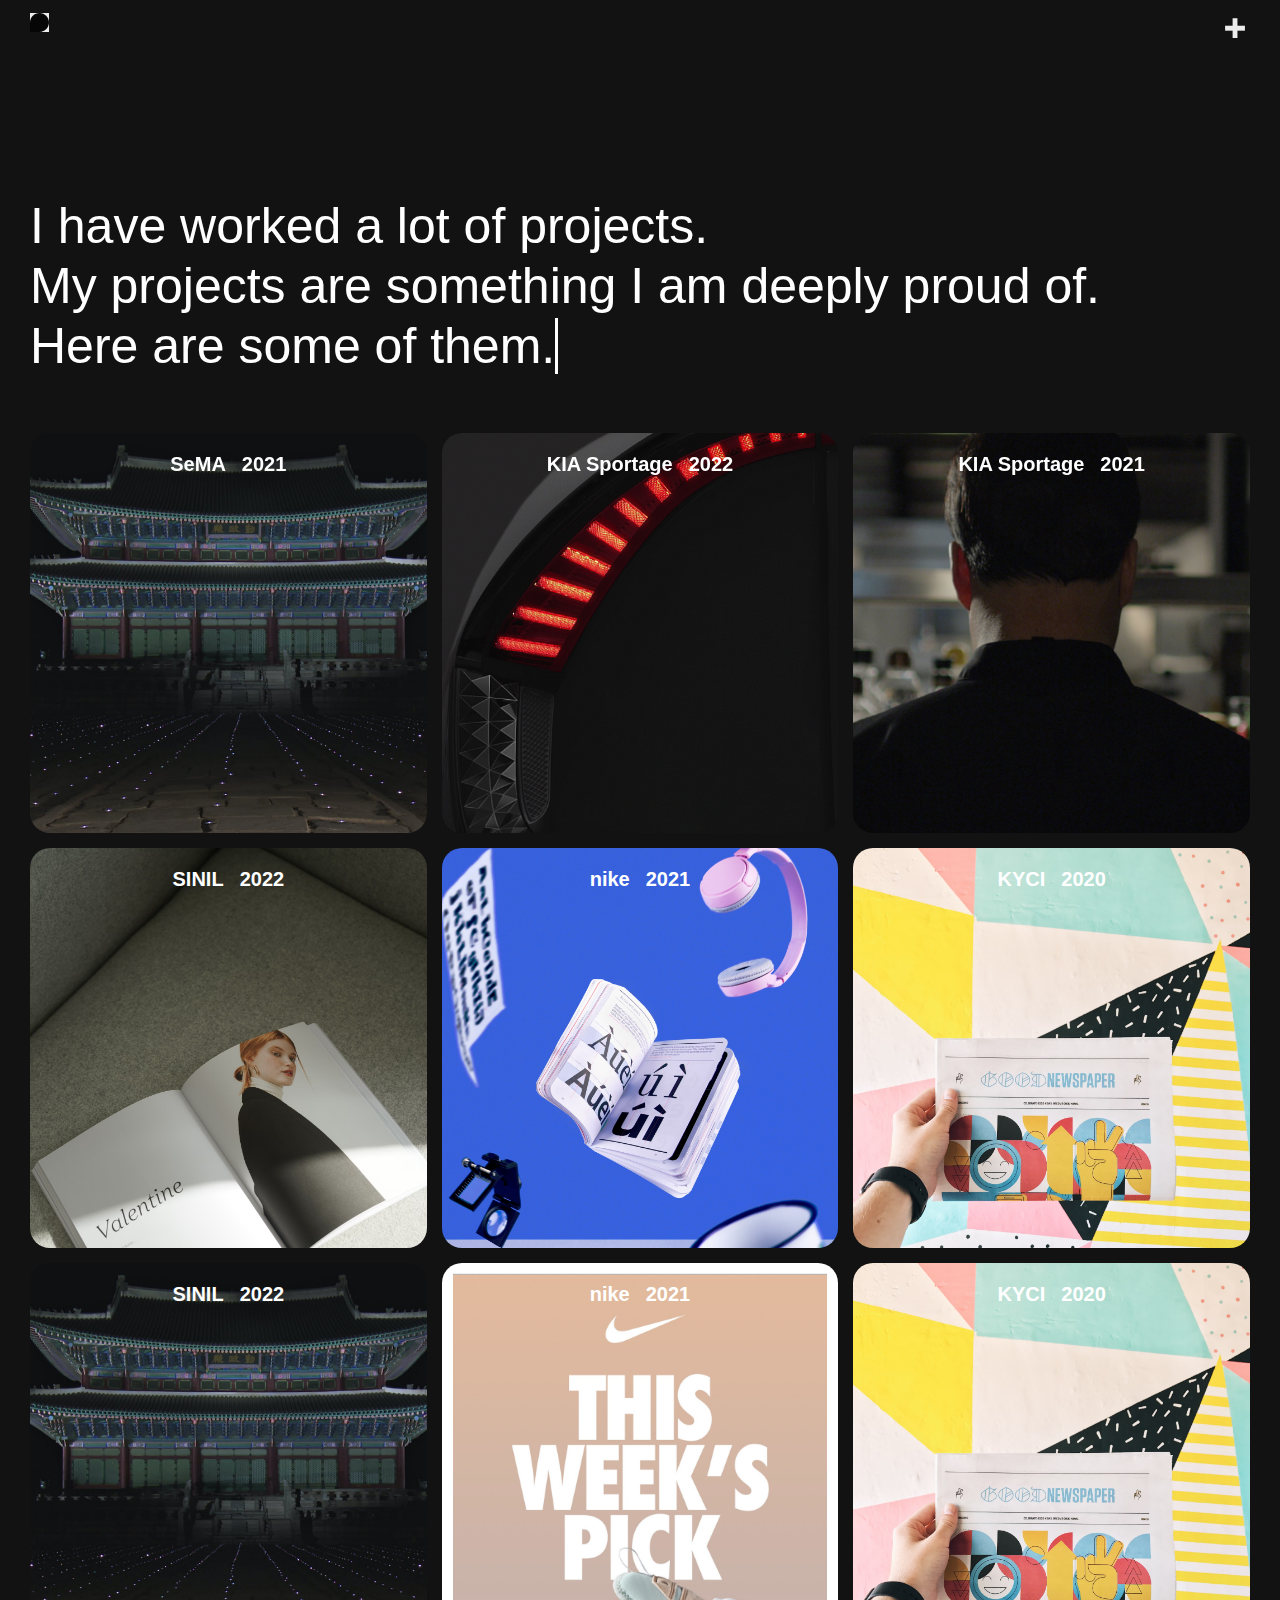
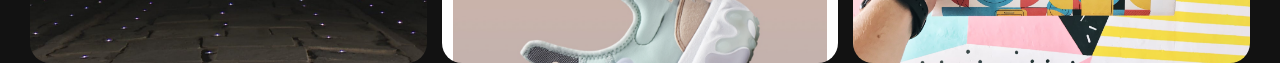
==== index.html @ def5edd7 "0331 수정" ====
<!DOCTYPE html>
<html lang="en">
<head>
    <meta charset="UTF-8">
    <meta name="viewport" content="width=device-width, initial-scale=1.0">
    <link rel="stylesheet" href="./style.css" type="text/css" />
    <title>my_portfolio</title>
</head>
<body>
    <div class="header">
        <div class="logo_sec">
            <img src="./img/logo.svg">
        </div>
        <div class="plus">
            <img src="./img/plus.png">
        </div>
    </div>
    <div class="main_desc">
        I have worked a lot of projects. <br/>
        My projects are something I am deeply proud of. <br/> 
        <span>Here are some of them.
    </div>
    <div class="project_items">
        <div class="pr_item"> 
            <div class="pr_img">
                <a href="https://lovewon1215.github.io/SeMA/">
                    <img src="./img/pr01.jpg">
                </a>
            </div>
            <div class="pr_info">
                <div class="pr_brand">SeMA</div>
                <div class="pr_yeer">2021</div>
            </div>
        </div>
        <div class="pr_item"> 
            <div class="pr_img">
                <img src="./img/pr02.jpg">
            </div>
            <div class="pr_info">
                <div class="pr_brand">KIA Sportage</div>
                <div class="pr_yeer">2022</div>
            </div>
        </div>
        <div class="pr_item"> 
            <div class="pr_img">
                <img src="./img/pr03.jpg">
            </div>
            <div class="pr_info">
                <div class="pr_brand">KIA Sportage</div>
                <div class="pr_yeer">2021</div>
            </div>
        </div>
        <!--1번째줄-->
        <div class="pr_item"> 
            <div class="pr_img">
                <img src="./img/pr04.jpg">
            </div>
            <div class="pr_info">
                <div class="pr_brand">SINIL</div>
                <div class="pr_yeer">2022</div>
            </div>
        </div>
        <div class="pr_item"> 
            <div class="pr_img">
                <img src="./img/pr05.jpg">
            </div>
            <div class="pr_info">
                <div class="pr_brand">nike</div>
                <div class="pr_yeer">2021</div>
            </div>
        </div>
        <div class="pr_item"> 
            <div class="pr_img">
                <img src="./img/pr06.jpg">
            </div>
            <div class="pr_info">
                <div class="pr_brand">KYCI</div>
                <div class="pr_yeer">2020</div>
            </div>
            <div class="pr_item"> 
            <div class="pr_img">
                <img src="./img/pr04.jpg">
            </div>
            <div class="pr_info">
                <div class="pr_brand">SINIL</div>
                <div class="pr_yeer">2022</div>
            </div>
        </div>
        <div class="pr_item"> 
            <div class="pr_img">
                <img src="./img/pr05.jpg">
            </div>
            <div class="pr_info">
                <div class="pr_brand">nike</div>
                <div class="pr_yeer">2021</div>
            </div>
        </div>
        <div class="pr_item"> 
            <div class="pr_img">
                <img src="./img/pr06.jpg">
            </div>
            <div class="pr_info">
                <div class="pr_brand">KYCI</div>
                <div class="pr_yeer">2020</div>
            </div>
        </div>
        
        </div>
        <!--2번째줄-->
        <div class="pr_item"> 
            <div class="pr_img">
                <img src="./img/pr01.jpg">
            </div>
            <div class="pr_info">
                <div class="pr_brand">SINIL</div>
                <div class="pr_yeer">2022</div>
            </div>
        </div>
        <div class="pr_item"> 
            <div class="pr_img">
                <img src="./img/pr05.jpeg">
            </div>
            <div class="pr_info">
                <div class="pr_brand">nike</div>
                <div class="pr_yeer">2021</div>
            </div>
        </div>
        <div class="pr_item"> 
            <div class="pr_img">
                <img src="./img/pr06.jpg">
            </div>
            <div class="pr_info">
                <div class="pr_brand">KYCI</div>
                <div class="pr_yeer">2020</div>
            </div>
            <div class="pr_item"> 
            <div class="pr_img">
                <img src="./img/pr04.jpg">
            </div>
            <div class="pr_info">
                <div class="pr_brand">SINIL</div>
                <div class="pr_yeer">2022</div>
            </div>
        </div>
        <div class="pr_item"> 
            <div class="pr_img">
                <img src="./img/pr05.jpg">
            </div>
            <div class="pr_info">
                <div class="pr_brand">nike</div>
                <div class="pr_yeer">2021</div>
            </div>
        </div>
        <div class="pr_item"> 
            <div class="pr_img">
                <img src="./img/pr06.jpg">
            </div>
            <div class="pr_info">
                <div class="pr_brand">KYCI</div>
                <div class="pr_yeer">2020</div>
            </div>
        </div>
        
        </div>
        <!--3번째줄-->
    </div>
</body>
</html>
---- style.css ----
@charset "UTF-8";
body {
  margin: 0;
  padding: 0;
  color: #121212;
  background-color: #121212;
  font-family: "pretendard", sans-serif;
  text-rendering: optimizeLegibility;
  -webkit-font-smoothing: antialiased;
}

ul, li {
  margin: 0px;
  padding: 0px;
  list-style: none;
}

.header {
  display: flex;
  justify-content: space-between;
  position: fixed; /*포지션 엡솔루트, 픽스드 쓰면 div 100%가 풀림*/
  left: 30px;
  top: 13px;
  /*right: 30px 사용해도 됨*/
  width: calc(100% - 60px);
  mix-blend-mode: difference;
  color: #fff;
}
.header .plus:hover {
  transform: rotate(-45deg);
  transition-duration: 1.2s;
  cursor: pointer;
}
.header .plus {
  width: 30px;
}
.header .plus img {
  width: 100%;
}

.header .main_menu {
  display: flex;
  gap: 20px;
  font-weight: 500;
}

.main_desc {
  margin-top: 196px;
  padding-left: 30px;
  font-size: 50px;
  line-height: 1.2em;
  font-weight: 500;
  color: #fff;
  padding-bottom: 30px;
}
.main_desc span {
  animation: typing 2s steps(15), blink 0.5s step-end infinite alternate;
  white-space: nowrap;
  overflow: hidden;
  border-right: 3px solid;
}

@keyframes typing {
  from {
    width: 0;
  }
}
@keyframes blink {
  50% {
    border-color: transparent;
  }
}
.project_items {
  display: flex;
  flex-wrap: wrap;
  gap: 15px;
  margin-top: 27px;
  padding-left: 30px;
  padding-right: 30px;
  box-sizing: border-box;
}

.project_items .pr_item {
  position: relative;
  width: calc(33.333% - 10px);
  height: 400px;
  border-radius: 20px;
  overflow: hidden;
}

.project_items .pr_item:hover .pr_img {
  transform: scale(1.2);
  cursor: pointer;
  filter: brightness(0.5);
}

.project_items .pr_img {
  transition-duration: 1.2s;
}

.project_items .pr_img img {
  width: 100%;
  display: block;
}

.project_items .pr_info {
  display: flex;
  justify-content: center;
  gap: 16px;
  position: absolute;
  top: 20px;
  left: 0;
  right: 0;
  color: #fff;
  font-weight: 600;
  font-size: 20px;
}/*# sourceMappingURL=style.css.map */
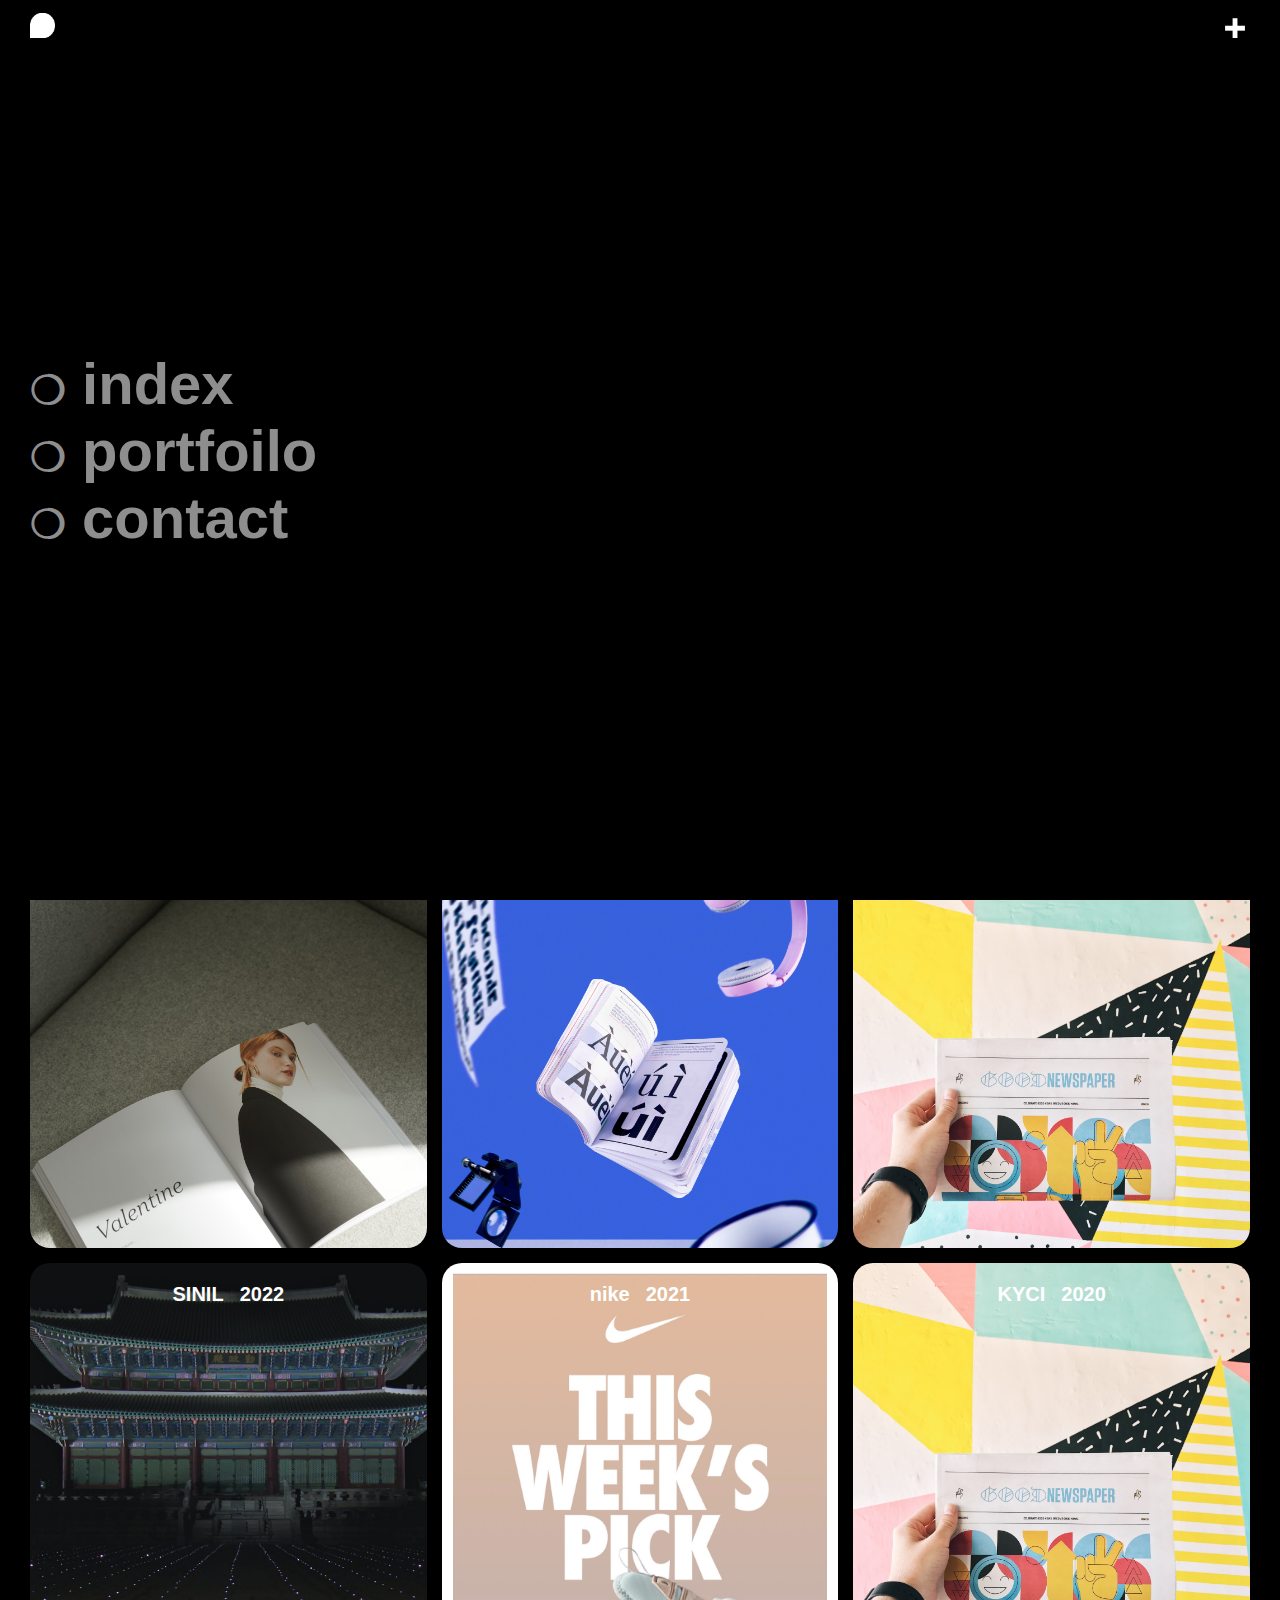
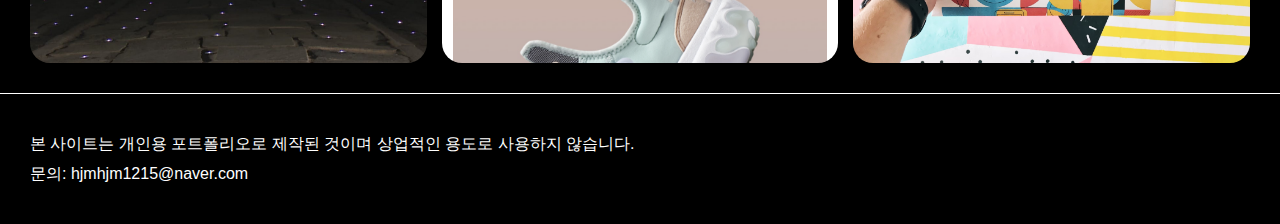
==== commit 28479b14: "ㅂㅂ" ====
--- a/index.html
+++ b/index.html
@@ -23,7 +23,7 @@
     <div class="project_items">
         <div class="pr_item"> 
             <div class="pr_img">
-                <a href="https://lovewon1215.github.io/SeMA/">
+                <a href="https://lovewon1215.github.io/SeMA/" target="_blank" >
                     <img src="./img/pr01.jpg">
                 </a>
             </div>
@@ -164,5 +164,40 @@
         </div>
         <!--3번째줄-->
     </div>
+    <!--전체 div 끝-->
+    <div class="footer">
+        <div class="my_info">
+            본 사이트는 개인용 포트폴리오로 제작된 것이며 상업적인 용도로 사용하지 않습니다. </br>
+            문의: hjmhjm1215@naver.com
+        </div>
+    </div>
+    <!--footer 끝-->
+
+    <div class="fullscreen_content">
+        <div class="fullscreen_inner">
+        <div class="header">
+            <div class="logo_sec">
+                <img src="./img/logo.png">
+            </div>
+            <div class="plus">
+                <a href="./index.html"><img src="./img/plus.png"></a>
+            </div>
+        </div>
+        
+            <div class="fullscreen_menu">
+                <ul class="allmenu">
+                    <li><a href="#"><span>❍</span> index</a></li>
+                    <li><a href="#"><span>❍</span> portfoilo</a></li>
+                    <li><a href="#"><span>❍</span> contact</a></li>
+                </ul>
+            </div>
+        </div>
+        <div class="footer">
+            <div class="my_info">
+                본 사이트는 개인용 포트폴리오로 제작된 것이며 상업적인 용도로 사용하지 않습니다. </br>
+                문의: hjmhjm1215@naver.com
+            </div>
+        </div>
+    </div>
 </body>
 </html>--- a/style.css
+++ b/style.css
@@ -2,8 +2,8 @@
 body {
   margin: 0;
   padding: 0;
-  color: #121212;
-  background-color: #121212;
+  color: #fff;
+  background-color: #000;
   font-family: "pretendard", sans-serif;
   text-rendering: optimizeLegibility;
   -webkit-font-smoothing: antialiased;
@@ -13,6 +13,7 @@
   margin: 0px;
   padding: 0px;
   list-style: none;
+  text-decoration-line: none;
 }
 
 .header {
@@ -26,6 +27,12 @@
   mix-blend-mode: difference;
   color: #fff;
 }
+.header .logo_sec {
+  width: 30px;
+}
+.header .logo_sec img {
+  width: 100%;
+}
 .header .plus:hover {
   transform: rotate(-45deg);
   transition-duration: 1.2s;
@@ -114,4 +121,82 @@
   color: #fff;
   font-weight: 600;
   font-size: 20px;
+}
+
+.footer {
+  width: 100vw;
+  height: 100px;
+  border-top: 1px solid #fff;
+  margin-top: 30px;
+  margin-bottom: 30px;
+  display: flex;
+  align-items: center;
+}
+.footer .my_info {
+  padding-left: 30px;
+  line-height: 30px;
+  display: flex;
+  padding-top: 30px;
+}
+
+.fullscreen_content {
+  position: fixed;
+  top: 0;
+  left: 0;
+  width: 100vw;
+  height: 100vh;
+  background-color: #000;
+  background-position: center;
+  background-repeat: no-repeat;
+  background-size: cover;
+  overflow-x: hidden !important;
+  /*visibility: hidden;*/
+  opacity: 1;
+  z-index: 99;
+}
+.fullscreen_content .header .logo_sec {
+  width: 25px;
+}
+.fullscreen_content .header .logo_sec img {
+  width: 100%;
+}
+.fullscreen_content .header .plus:hover {
+  transform: rotate(-45deg);
+  transition-duration: 1.2s;
+  cursor: pointer;
+}
+.fullscreen_content .header .plus {
+  width: 30px;
+}
+.fullscreen_content .header .plus img {
+  width: 100%;
+}
+.fullscreen_content .fullscreen_inner {
+  position: relative;
+  height: 100vh;
+  display: flex;
+}
+.fullscreen_content .fullscreen_inner .fullscreen_menu {
+  width: 100vw;
+  padding: 0 30px;
+  display: flex;
+  align-items: center;
+}
+.fullscreen_content .fullscreen_inner .fullscreen_menu ul li {
+  max-width: 50%;
+  min-width: 400px;
+  width: 34.5%;
+  font-weight: 600;
+}
+.fullscreen_content .fullscreen_inner .fullscreen_menu ul li a:hover {
+  color: #fff;
+  transition: 0.3s;
+}
+.fullscreen_content .fullscreen_inner .fullscreen_menu ul li a {
+  font-size: 58px;
+  text-decoration-line: none;
+  color: #8e8e8e;
+}
+.fullscreen_content .fullscreen_inner .fullscreen_menu ul li a span {
+  font-size: 40px;
 }/*# sourceMappingURL=style.css.map */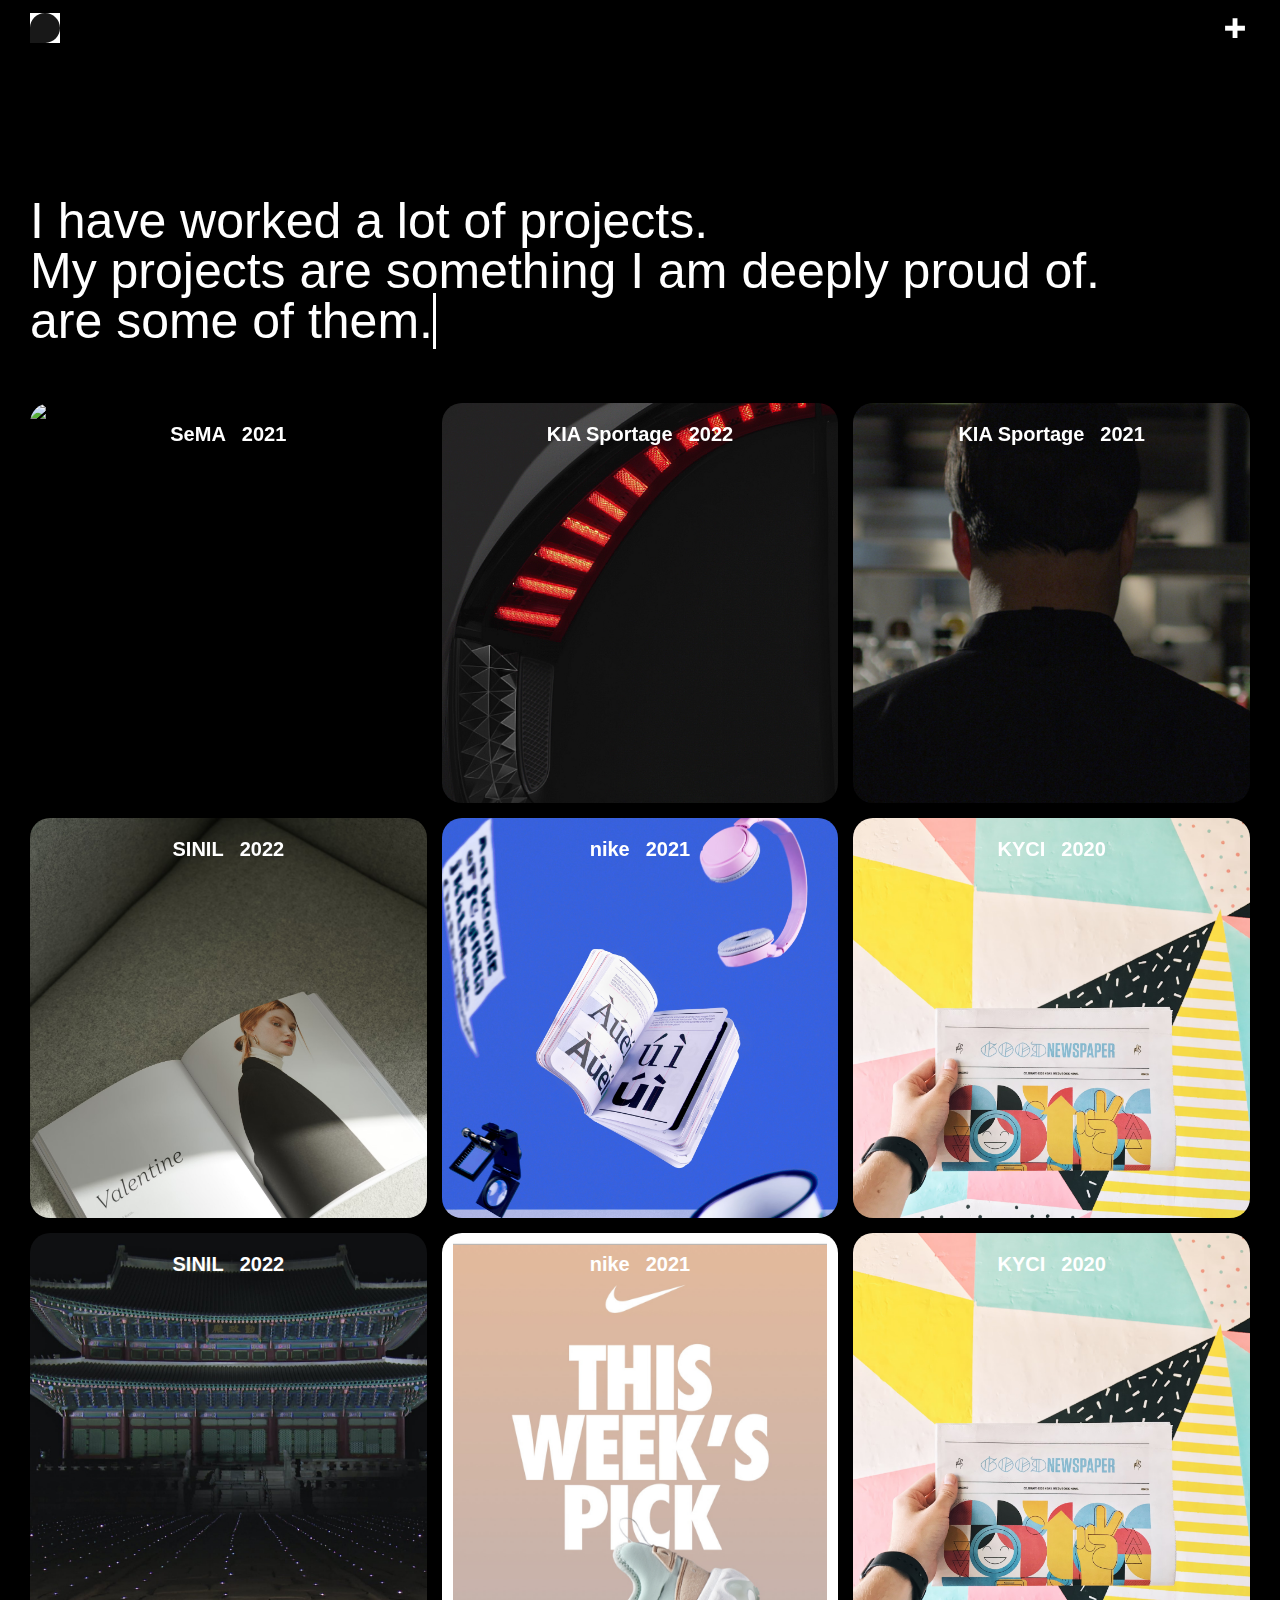
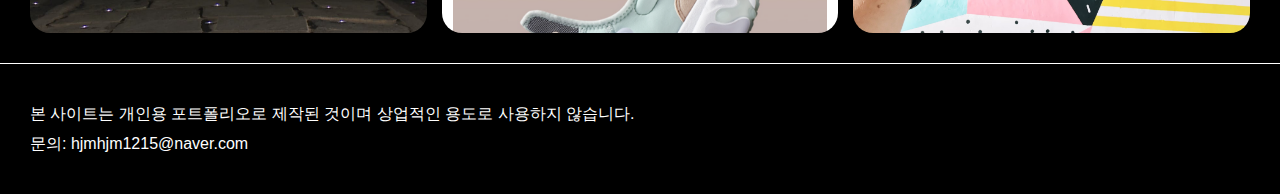
==== commit dd4afa5e: "1" ====
--- a/index.html
+++ b/index.html
@@ -5,6 +5,10 @@
     <meta name="viewport" content="width=device-width, initial-scale=1.0">
     <link rel="stylesheet" href="./style.css" type="text/css" />
     <title>my_portfolio</title>
+   
+    <script src="https://cdnjs.cloudflare.com/ajax/libs/gsap/3.12.5/gsap.min.js" integrity="sha512-7eHRwcbYkK4d9g/6tD/mhkf++eoTHwpNM9woBxtPUBWm67zeAfFC+HrdoE2GanKeocly/VxeLvIqwvCdk7qScg==" crossorigin="anonymous" referrerpolicy="no-referrer"></script>
+    <script src="https://code.jquery.com/jquery-3.7.1.min.js" integrity="sha256-/JqT3SQfawRcv/BIHPThkBvs0OEvtFFmqPF/lYI/Cxo=" crossorigin="anonymous"></script>
+    <script src="https://cdnjs.cloudflare.com/ajax/libs/gsap/3.12.5/TextPlugin.min.js" integrity="sha512-xAxjKW1J/R4TFytv43xvQ7jFTrJlBzsDOH/Aw0fFc2nvarQkE3d08lTicjzUsZJYDoHYDCpwsUUqOJXh34A1sw==" crossorigin="anonymous" referrerpolicy="no-referrer"></script>
 </head>
 <body>
     <div class="header">
@@ -16,15 +20,15 @@
         </div>
     </div>
     <div class="main_desc">
-        I have worked a lot of projects. <br/>
-        My projects are something I am deeply proud of. <br/> 
-        <span>Here are some of them.
+        <div class="line">I have worked a lot of projects.</div>
+        <div class="line">My projects are something I am deeply proud of. </div>
+        <div class="line last">are some of them.<span></span> </div>
     </div>
     <div class="project_items">
         <div class="pr_item"> 
             <div class="pr_img">
                 <a href="https://lovewon1215.github.io/SeMA/" target="_blank" >
-                    <img src="./img/pr01.jpg">
+                    <img src="./img/main_img01.png">
                 </a>
             </div>
             <div class="pr_info">
@@ -200,4 +204,13 @@
         </div>
     </div>
 </body>
-</html>+</html>
+
+<script>
+
+    $(".header .plus").click(()=>{
+        $(".fullscreen_content").toggleClass("active");
+        $(".header .plus").toggleClass("active");
+    });
+    gsap.from(".main_desc .last",3.,{text:""});
+</script>--- a/style.css
+++ b/style.css
@@ -44,6 +44,9 @@
 .header .plus img {
   width: 100%;
 }
+.header .plus.active {
+  transform: rotate(45deg);
+}
 
 .header .main_menu {
   display: flex;
@@ -52,13 +55,16 @@
 }
 
 .main_desc {
+  height: 150px;
   margin-top: 196px;
   padding-left: 30px;
   font-size: 50px;
-  line-height: 1.2em;
   font-weight: 500;
   color: #fff;
   padding-bottom: 30px;
+}
+.main_desc .line {
+  line-height: 50px;
 }
 .main_desc span {
   animation: typing 2s steps(15), blink 0.5s step-end infinite alternate;
@@ -151,8 +157,14 @@
   background-size: cover;
   overflow-x: hidden !important;
   /*visibility: hidden;*/
+  opacity: 0;
+  z-index: 99;
+  pointer-events: none;
+  transition-duration: 0.3s;
+}
+.fullscreen_content.active {
+  pointer-events: initial;
   opacity: 1;
-  z-index: 99;
 }
 .fullscreen_content .header .logo_sec {
   width: 25px;
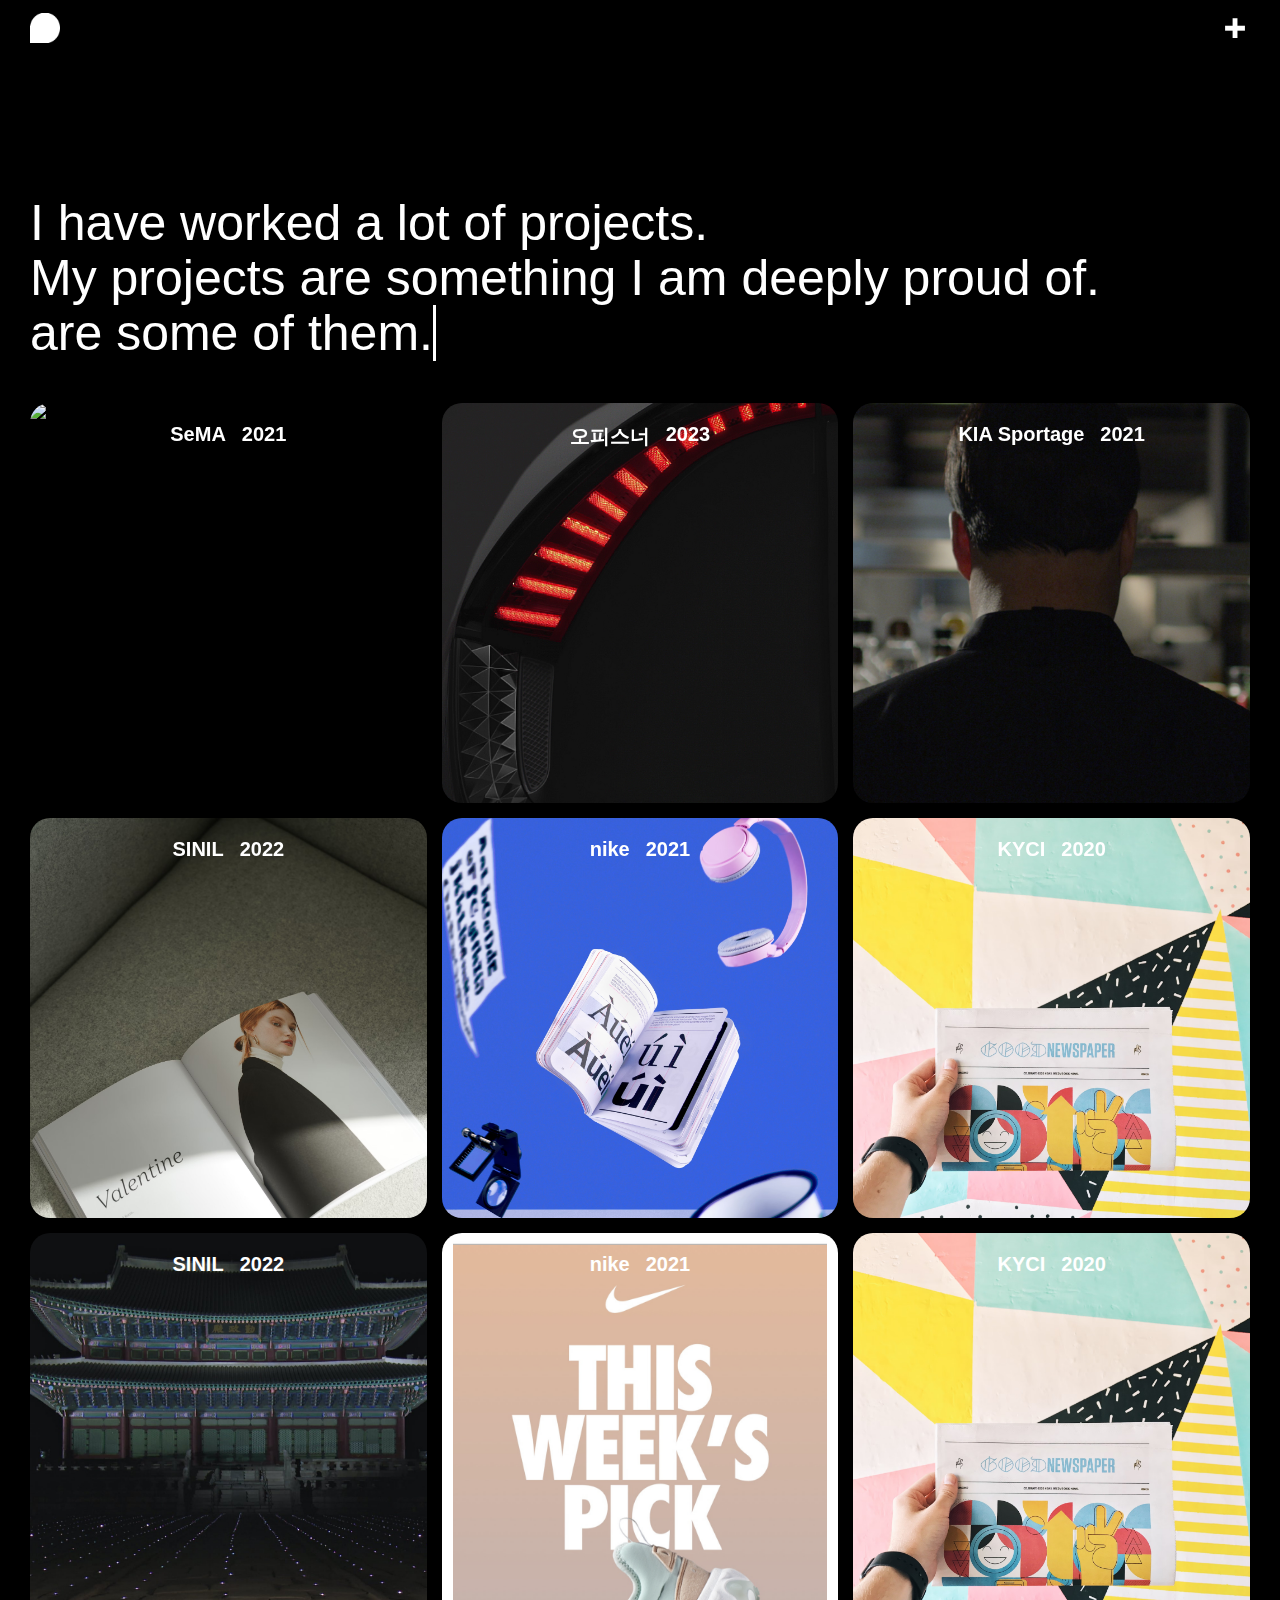
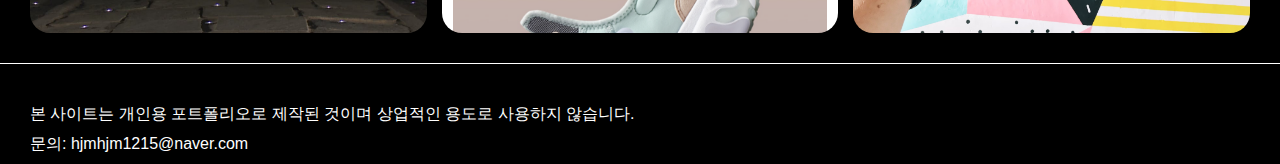
==== commit b61ec10a: "2" ====
--- a/index.html
+++ b/index.html
@@ -11,9 +11,10 @@
     <script src="https://cdnjs.cloudflare.com/ajax/libs/gsap/3.12.5/TextPlugin.min.js" integrity="sha512-xAxjKW1J/R4TFytv43xvQ7jFTrJlBzsDOH/Aw0fFc2nvarQkE3d08lTicjzUsZJYDoHYDCpwsUUqOJXh34A1sw==" crossorigin="anonymous" referrerpolicy="no-referrer"></script>
 </head>
 <body>
+    <div class="wrap">
     <div class="header">
         <div class="logo_sec">
-            <img src="./img/logo.svg">
+            <img src="./img/logo.png">
         </div>
         <div class="plus">
             <img src="./img/plus.png">
@@ -38,11 +39,12 @@
         </div>
         <div class="pr_item"> 
             <div class="pr_img">
+                <a href="./UXUI_popol.pdf" target="_blank"></a>
                 <img src="./img/pr02.jpg">
             </div>
             <div class="pr_info">
-                <div class="pr_brand">KIA Sportage</div>
-                <div class="pr_yeer">2022</div>
+                <div class="pr_brand">오피스너</div>
+                <div class="pr_yeer">2023</div>
             </div>
         </div>
         <div class="pr_item"> 
@@ -190,9 +192,9 @@
         
             <div class="fullscreen_menu">
                 <ul class="allmenu">
-                    <li><a href="#"><span>❍</span> index</a></li>
-                    <li><a href="#"><span>❍</span> portfoilo</a></li>
-                    <li><a href="#"><span>❍</span> contact</a></li>
+                    <li><a href="#"><span>❍</span> INDEX</a></li>
+                    <li><a href="#"><span>❍</span> PORTFOILO</a></li>
+                    <li><a href="#"><span>❍</span> CONTATCT</a></li>
                 </ul>
             </div>
         </div>
@@ -201,6 +203,7 @@
                 본 사이트는 개인용 포트폴리오로 제작된 것이며 상업적인 용도로 사용하지 않습니다. </br>
                 문의: hjmhjm1215@naver.com
             </div>
+        </div>
         </div>
     </div>
 </body>
--- a/style.css
+++ b/style.css
@@ -14,6 +14,11 @@
   padding: 0px;
   list-style: none;
   text-decoration-line: none;
+}
+
+.wrap {
+  width: 100vw;
+  height: 100vh;
 }
 
 .header {
@@ -64,7 +69,7 @@
   padding-bottom: 30px;
 }
 .main_desc .line {
-  line-height: 50px;
+  line-height: 55px;
 }
 .main_desc span {
   animation: typing 2s steps(15), blink 0.5s step-end infinite alternate;
@@ -149,8 +154,8 @@
   position: fixed;
   top: 0;
   left: 0;
-  width: 100vw;
-  height: 100vh;
+  width: 100%;
+  height: 100%;
   background-color: #000;
   background-position: center;
   background-repeat: no-repeat;
@@ -167,7 +172,7 @@
   opacity: 1;
 }
 .fullscreen_content .header .logo_sec {
-  width: 25px;
+  width: 30px;
 }
 .fullscreen_content .header .logo_sec img {
   width: 100%;
@@ -185,11 +190,11 @@
 }
 .fullscreen_content .fullscreen_inner {
   position: relative;
-  height: 100vh;
+  height: 100%;
   display: flex;
 }
 .fullscreen_content .fullscreen_inner .fullscreen_menu {
-  width: 100vw;
+  height: 100%;
   padding: 0 30px;
   display: flex;
   align-items: center;
